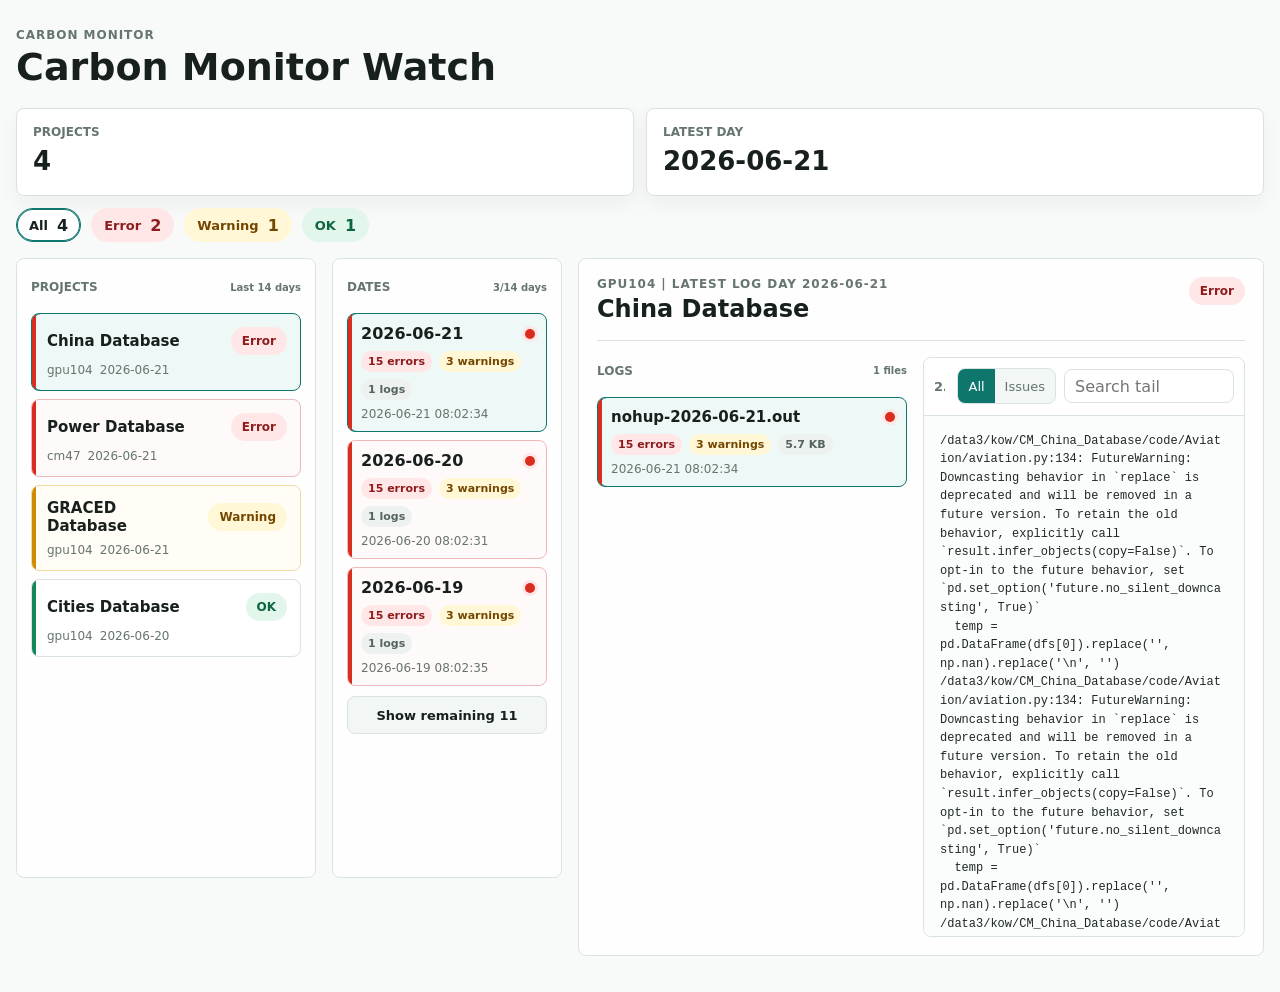
==== static/index.html @ f453881f "Initial Carbon Monitor Watch pages site" ====
<!doctype html>
<html lang="en">
  <head>
    <meta charset="utf-8" />
    <meta name="viewport" content="width=device-width, initial-scale=1" />
    <title>Carbon Monitor Watch</title>
    <link rel="stylesheet" href="styles.css" />
  </head>
  <body>
    <div class="shell">
      <header class="topbar">
        <div>
          <p class="eyebrow">Carbon Monitor</p>
          <h1>Carbon Monitor Watch</h1>
        </div>
      </header>

      <section class="metrics" aria-label="Summary">
        <div class="metric">
          <span class="metric-label">Projects</span>
          <strong id="metricProjects">-</strong>
        </div>
        <div class="metric">
          <span class="metric-label">Latest Day</span>
          <strong id="metricLatest">-</strong>
        </div>
      </section>

      <section id="statusSummary" class="status-summary" aria-label="Project status summary"></section>

      <main class="workspace">
        <aside class="project-panel">
          <div class="panel-title">
            <span>Projects</span>
            <small id="generatedAt">-</small>
          </div>
          <div id="projectList" class="project-list"></div>
        </aside>

        <section class="date-panel">
          <div class="panel-title">
            <span>Dates</span>
            <small id="dateCount">-</small>
          </div>
          <div id="dateList" class="date-list"></div>
          <div class="date-list-footer">
            <button id="showMoreDatesButton" class="show-more-button" type="button" hidden>Show more</button>
          </div>
        </section>

        <section class="log-panel">
          <div class="project-heading">
            <div>
              <p id="projectMeta" class="eyebrow">-</p>
              <h2 id="projectName">Select a project</h2>
            </div>
            <span id="projectStatus" class="status-pill status-unknown">Unknown</span>
          </div>

          <div class="log-layout">
            <div class="log-list-wrap">
              <div class="panel-title">
                <span>Logs</span>
                <small id="logCount">-</small>
              </div>
              <div id="logList" class="log-list"></div>
            </div>

            <div class="viewer">
              <div class="viewer-toolbar">
                <div id="selectedLogName" class="selected-log">No log selected</div>
                <div class="viewer-controls">
                  <div class="segmented" aria-label="Line filter">
                    <button id="allLinesButton" class="active" type="button">All</button>
                    <button id="issueLinesButton" type="button">Issues</button>
                  </div>
                  <input id="searchInput" type="search" placeholder="Search tail" />
                </div>
              </div>
              <pre id="logContent" class="log-content">Loading...</pre>
            </div>
          </div>
        </section>
      </main>
    </div>

    <script src="app.js"></script>
  </body>
</html>
---- static/styles.css ----
:root {
  color-scheme: light;
  --bg: #f7faf9;
  --surface: #ffffff;
  --surface-soft: #f2f6f5;
  --line: #d9e3df;
  --ink: #17201c;
  --muted: #66756f;
  --teal: #0f766e;
  --blue: #2b6c8a;
  --status-ok: #15855a;
  --status-ok-bg: #e3f6ec;
  --status-ok-fg: #0d6542;
  --status-warning: #d18b00;
  --status-warning-bg: #fff7d6;
  --status-warning-fg: #744700;
  --status-error: #d92d20;
  --status-error-bg: #ffe7e7;
  --status-error-fg: #8f1d1d;
  --status-stale: #2b6c8a;
  --status-stale-bg: #e6f1f6;
  --status-stale-fg: #225570;
  --status-muted-bg: #edf1ef;
  --status-muted-fg: #56645e;
  --shadow: 0 8px 20px rgba(24, 39, 32, 0.05);
}

* {
  box-sizing: border-box;
}

body {
  margin: 0;
  min-width: 320px;
  background: var(--bg);
  color: var(--ink);
  font-family: Inter, ui-sans-serif, system-ui, -apple-system, BlinkMacSystemFont, "Segoe UI", sans-serif;
  letter-spacing: 0;
}

button,
input {
  font: inherit;
}

button {
  cursor: pointer;
}

.shell {
  width: min(1480px, calc(100vw - 32px));
  margin: 0 auto;
  padding: 28px 0 36px;
}

.topbar {
  display: flex;
  align-items: center;
  justify-content: space-between;
  gap: 20px;
  margin-bottom: 20px;
}

.eyebrow {
  margin: 0 0 5px;
  color: var(--muted);
  font-size: 12px;
  font-weight: 700;
  letter-spacing: 0.08em;
  text-transform: uppercase;
}

h1,
h2 {
  margin: 0;
  letter-spacing: 0;
}

h1 {
  font-size: clamp(26px, 3vw, 38px);
  line-height: 1.08;
}

h2 {
  font-size: 24px;
  line-height: 1.15;
}

.actions {
  display: flex;
  gap: 10px;
  flex-wrap: wrap;
  justify-content: flex-end;
}

.primary-button,
.ghost-button {
  min-height: 40px;
  border-radius: 8px;
  padding: 0 16px;
  border: 1px solid var(--line);
  background: var(--surface);
  color: var(--ink);
}

.primary-button {
  border-color: var(--teal);
  background: var(--teal);
  color: #fff;
}

.primary-button:hover,
.ghost-button:hover,
.primary-button:focus-visible,
.ghost-button:focus-visible,
.show-more-button:focus-visible,
.segmented button:focus-visible,
input[type="search"]:focus-visible {
  outline: 3px solid rgba(15, 118, 110, 0.18);
  outline-offset: 2px;
}

.metrics {
  display: grid;
  grid-template-columns: repeat(2, minmax(0, 1fr));
  gap: 12px;
  margin-bottom: 16px;
}

.status-summary {
  display: flex;
  flex-wrap: wrap;
  gap: 10px;
  margin: -4px 0 16px;
}

.status-chip {
  display: inline-flex;
  min-height: 34px;
  align-items: center;
  gap: 9px;
  border: 1px solid transparent;
  border-radius: 999px;
  padding: 0 12px;
  font-size: 13px;
  font-weight: 800;
  background: var(--surface);
  color: var(--ink);
  transition: border-color 140ms ease, box-shadow 140ms ease, transform 140ms ease;
}

.status-chip:hover {
  transform: translateY(-1px);
}

.status-chip:focus-visible {
  outline: 3px solid rgba(15, 118, 110, 0.18);
  outline-offset: 2px;
}

.status-chip.active {
  border-color: var(--teal);
  box-shadow: inset 0 0 0 1px var(--teal);
}

.status-all {
  border-color: var(--line);
  background: var(--surface);
  color: var(--ink);
}

.status-chip strong {
  font-size: 16px;
}

.metric {
  min-height: 88px;
  padding: 16px;
  border: 1px solid var(--line);
  border-radius: 8px;
  background: var(--surface);
  box-shadow: var(--shadow);
}

.metric-label {
  display: block;
  color: var(--muted);
  font-size: 12px;
  font-weight: 700;
  text-transform: uppercase;
}

.metric strong {
  display: block;
  margin-top: 8px;
  font-size: 26px;
  line-height: 1.1;
  white-space: nowrap;
}

.workspace {
  display: grid;
  grid-template-columns: minmax(250px, 300px) minmax(190px, 230px) minmax(0, 1fr);
  gap: 16px;
  align-items: start;
}

.project-panel,
.date-panel,
.log-panel {
  min-height: 620px;
  border: 1px solid var(--line);
  border-radius: 8px;
  background: rgba(255, 255, 255, 0.86);
}

.project-panel,
.date-panel {
  padding: 14px;
}

.log-panel {
  padding: 18px;
}

.panel-title {
  display: flex;
  min-height: 28px;
  align-items: center;
  justify-content: space-between;
  gap: 10px;
  color: var(--muted);
  font-size: 12px;
  font-weight: 800;
  text-transform: uppercase;
}

.panel-title small {
  color: var(--muted);
  font-weight: 650;
  text-transform: none;
}

.project-list,
.date-list,
.log-list {
  display: grid;
  gap: 8px;
  margin-top: 12px;
}

.date-list-footer {
  margin-top: 10px;
}

.show-more-button {
  width: 100%;
  min-height: 38px;
  border: 1px solid var(--line);
  border-radius: 8px;
  background: var(--surface-soft);
  color: var(--ink);
  font-size: 13px;
  font-weight: 750;
}

.show-more-button:hover {
  border-color: var(--teal);
}

.show-more-button:disabled {
  cursor: wait;
  opacity: 0.68;
}

.project-card,
.date-item,
.log-item {
  position: relative;
  width: 100%;
  border: 1px solid var(--line);
  border-radius: 8px;
  background: var(--surface);
  color: var(--ink);
  text-align: left;
  overflow: hidden;
  transition: border-color 140ms ease, background 140ms ease, transform 140ms ease;
}

.project-card::before,
.date-item::before,
.log-item::before {
  position: absolute;
  inset: 0 auto 0 0;
  width: 4px;
  content: "";
  background: #9aa7a1;
}

.project-card:hover,
.date-item:hover,
.log-item:hover {
  border-color: #b9c9c3;
  transform: translateY(-1px);
}

.project-card:focus-visible,
.date-item:focus-visible,
.log-item:focus-visible {
  outline: 3px solid rgba(15, 118, 110, 0.2);
  outline-offset: 2px;
}

.project-card {
  padding: 13px 13px 13px 15px;
}

.tone-ok::before {
  background: var(--status-ok);
}

.tone-warning::before {
  background: var(--status-warning);
}

.tone-error::before {
  background: var(--status-error);
}

.tone-stale::before {
  background: var(--status-stale);
}

.tone-unknown::before,
.tone-empty::before {
  background: #8a9791;
}

.project-card.tone-error,
.date-item.tone-error,
.log-item.tone-error {
  border-color: #f0b8b8;
  background: #fffafa;
}

.project-card.tone-warning,
.date-item.tone-warning,
.log-item.tone-warning {
  border-color: #efdca5;
  background: #fffdf5;
}

.project-card.active,
.date-item.active,
.log-item.active {
  border-color: var(--teal);
  background: #eef8f6;
  box-shadow: inset 2px 0 0 var(--teal);
}

.project-card-top,
.log-item-top {
  display: flex;
  align-items: center;
  justify-content: space-between;
  gap: 10px;
}

.project-card strong,
.log-item strong {
  min-width: 0;
  overflow-wrap: anywhere;
  font-size: 15px;
}

.project-card-meta,
.log-meta,
.date-meta {
  display: flex;
  flex-wrap: wrap;
  gap: 7px;
  margin-top: 8px;
  color: var(--muted);
  font-size: 12px;
}

.date-item,
.log-item {
  padding: 10px 11px 10px 13px;
}

.date-main {
  display: flex;
  align-items: center;
  justify-content: space-between;
  gap: 8px;
  font-weight: 750;
}

.status-dot {
  width: 10px;
  height: 10px;
  flex: 0 0 10px;
  border-radius: 999px;
  background: var(--muted);
}

.dot-warning {
  border-radius: 3px;
}

.dot-error {
  box-shadow: 0 0 0 3px var(--status-error-bg);
}

.status-pill {
  display: inline-flex;
  min-height: 28px;
  align-items: center;
  border-radius: 999px;
  padding: 0 11px;
  font-size: 12px;
  font-weight: 800;
}

.issue-chip {
  display: inline-flex;
  min-height: 21px;
  align-items: center;
  border-radius: 999px;
  padding: 0 7px;
  font-size: 11px;
  font-weight: 800;
}

.issue-error {
  background: var(--status-error-bg);
  color: var(--status-error-fg);
}

.issue-warning {
  background: var(--status-warning-bg);
  color: var(--status-warning-fg);
}

.issue-muted {
  background: var(--status-muted-bg);
  color: var(--status-muted-fg);
}

.status-ok,
.dot-ok {
  background: var(--status-ok-bg);
  color: var(--status-ok-fg);
}

.dot-ok {
  background: var(--status-ok);
}

.status-warning,
.dot-warning {
  background: var(--status-warning-bg);
  color: var(--status-warning-fg);
}

.dot-warning {
  background: var(--status-warning);
}

.status-error,
.dot-error {
  background: var(--status-error-bg);
  color: var(--status-error-fg);
}

.dot-error {
  background: var(--status-error);
}

.status-stale,
.dot-stale {
  background: var(--status-stale-bg);
  color: var(--status-stale-fg);
}

.dot-stale {
  background: var(--status-stale);
}

.status-unknown,
.status-empty,
.dot-unknown,
.dot-empty {
  background: var(--status-muted-bg);
  color: var(--status-muted-fg);
}

.dot-unknown,
.dot-empty {
  background: #89958d;
}

.project-heading {
  display: flex;
  min-height: 58px;
  align-items: flex-start;
  justify-content: space-between;
  gap: 18px;
  padding-bottom: 16px;
  border-bottom: 1px solid var(--line);
}

.log-layout {
  display: grid;
  grid-template-columns: minmax(230px, 310px) minmax(0, 1fr);
  gap: 16px;
  margin-top: 16px;
}

.log-list-wrap {
  min-width: 0;
}

.viewer {
  min-width: 0;
  border: 1px solid var(--line);
  border-radius: 8px;
  background: #ffffff;
  overflow: hidden;
}

.viewer-toolbar {
  display: flex;
  min-height: 58px;
  align-items: center;
  justify-content: space-between;
  gap: 12px;
  padding: 10px;
  border-bottom: 1px solid var(--line);
  background: var(--surface);
}

.selected-log {
  min-width: 0;
  overflow: hidden;
  color: var(--muted);
  font-size: 13px;
  font-weight: 750;
  text-overflow: ellipsis;
  white-space: nowrap;
}

.viewer-controls {
  display: flex;
  align-items: center;
  gap: 8px;
}

.segmented {
  display: inline-flex;
  border: 1px solid var(--line);
  border-radius: 8px;
  background: var(--surface-soft);
  overflow: hidden;
}

.segmented button {
  min-height: 34px;
  border: 0;
  padding: 0 10px;
  background: transparent;
  color: var(--muted);
  font-size: 13px;
}

.segmented button.active {
  background: var(--teal);
  color: #fff;
}

input[type="search"] {
  width: 170px;
  min-height: 34px;
  border: 1px solid var(--line);
  border-radius: 8px;
  padding: 0 10px;
  background: #fff;
  color: var(--ink);
}

.log-content {
  height: 520px;
  margin: 0;
  padding: 16px;
  overflow: auto;
  background: #fbfdfc;
  color: #1f2924;
  font-family: ui-monospace, SFMono-Regular, Menlo, Consolas, "Liberation Mono", monospace;
  font-size: 12px;
  line-height: 1.55;
  white-space: pre-wrap;
  overflow-wrap: anywhere;
}

.empty-state {
  color: var(--muted);
  font-size: 13px;
}

@media (max-width: 1150px) {
  .workspace {
    grid-template-columns: minmax(220px, 280px) minmax(0, 1fr);
  }

  .date-panel {
    min-height: auto;
  }

  .log-panel {
    grid-column: 1 / -1;
  }
}

@media (max-width: 760px) {
  .shell {
    width: min(100% - 20px, 1480px);
    padding-top: 18px;
  }

  .topbar,
  .project-heading,
  .viewer-toolbar {
    align-items: stretch;
    flex-direction: column;
  }

  .project-heading .status-pill {
    align-self: flex-start;
  }

  .metrics,
  .workspace,
  .log-layout {
    grid-template-columns: 1fr;
  }

  .project-panel,
  .date-panel,
  .log-panel {
    min-height: auto;
  }

  .metric strong {
    white-space: normal;
  }

  .viewer-controls {
    align-items: stretch;
    flex-direction: column;
  }

  input[type="search"] {
    width: 100%;
  }

  .log-content {
    height: 420px;
  }
}
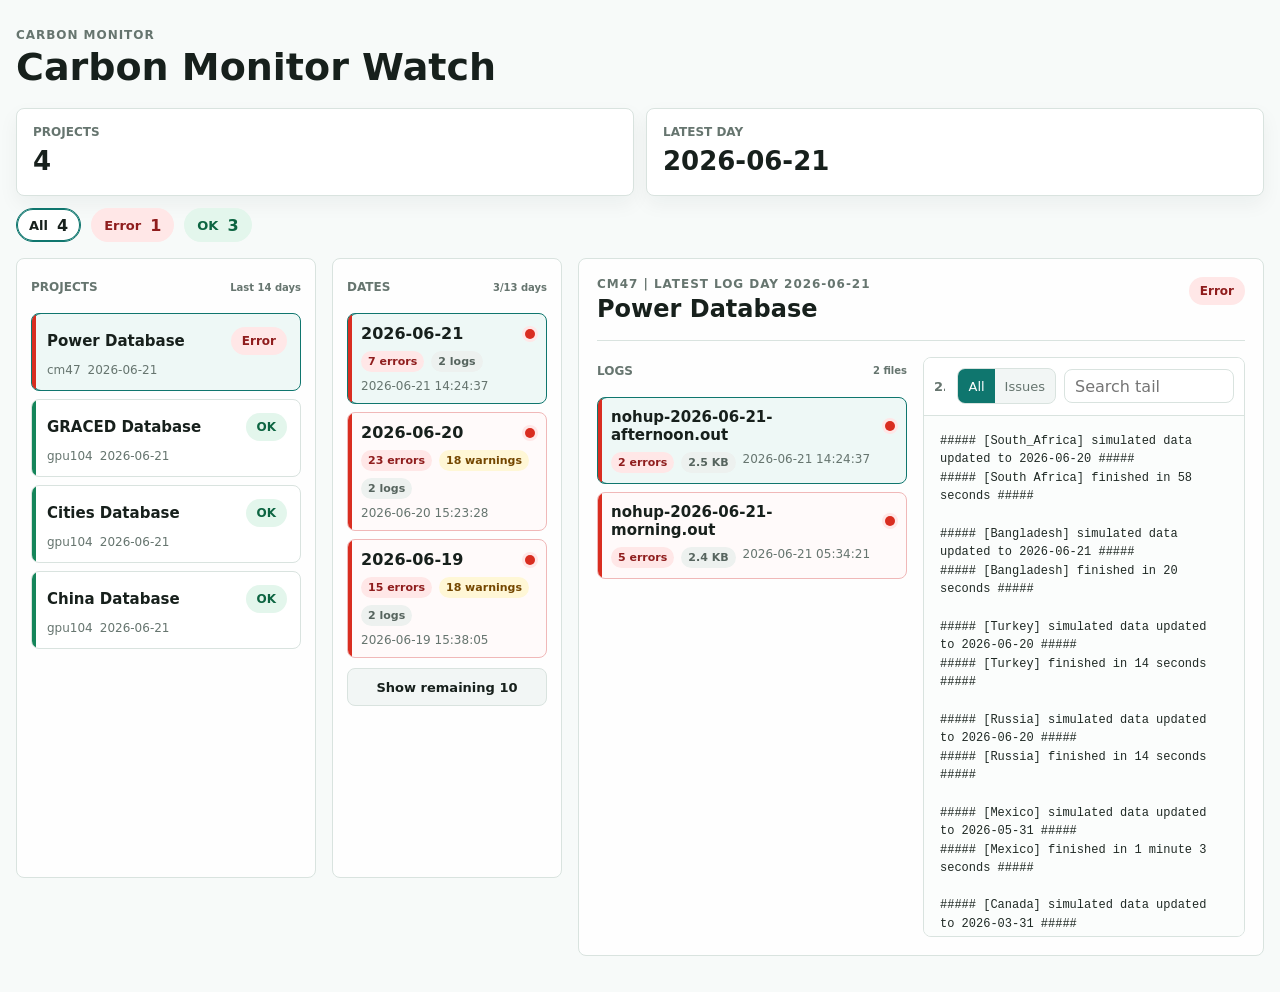
==== commit 30b16b71: "Support markdown logs" ====
--- a/static/index.html
+++ b/static/index.html
@@ -77,7 +77,7 @@
                   <input id="searchInput" type="search" placeholder="Search tail" />
                 </div>
               </div>
-              <pre id="logContent" class="log-content">Loading...</pre>
+              <div id="logContent" class="log-content">Loading...</div>
             </div>
           </div>
         </section>
--- a/static/styles.css
+++ b/static/styles.css
@@ -603,6 +603,57 @@
   overflow-wrap: anywhere;
 }
 
+.log-content.markdown-content {
+  white-space: normal;
+}
+
+.log-content.markdown-content h3,
+.log-content.markdown-content h4,
+.log-content.markdown-content p,
+.log-content.markdown-content ul {
+  margin: 0;
+}
+
+.log-content.markdown-content h3 {
+  margin: 18px 0 10px;
+  color: var(--ink);
+  font-family: inherit;
+  font-size: 16px;
+}
+
+.log-content.markdown-content h4 {
+  margin: 14px 0 8px;
+  color: var(--ink);
+  font-family: inherit;
+  font-size: 14px;
+}
+
+.log-content.markdown-content ul {
+  display: grid;
+  gap: 7px;
+  padding-left: 18px;
+}
+
+.log-content.markdown-content li,
+.log-content.markdown-content p {
+  font-family: inherit;
+  font-size: 13px;
+  line-height: 1.6;
+}
+
+.log-content.markdown-content code {
+  border-radius: 5px;
+  padding: 1px 5px;
+  background: var(--surface-soft);
+  color: var(--ink);
+  font-family: ui-monospace, SFMono-Regular, Menlo, Consolas, "Liberation Mono", monospace;
+  font-size: 12px;
+}
+
+.md-spacer {
+  height: 10px;
+}
+
 .empty-state {
   color: var(--muted);
   font-size: 13px;
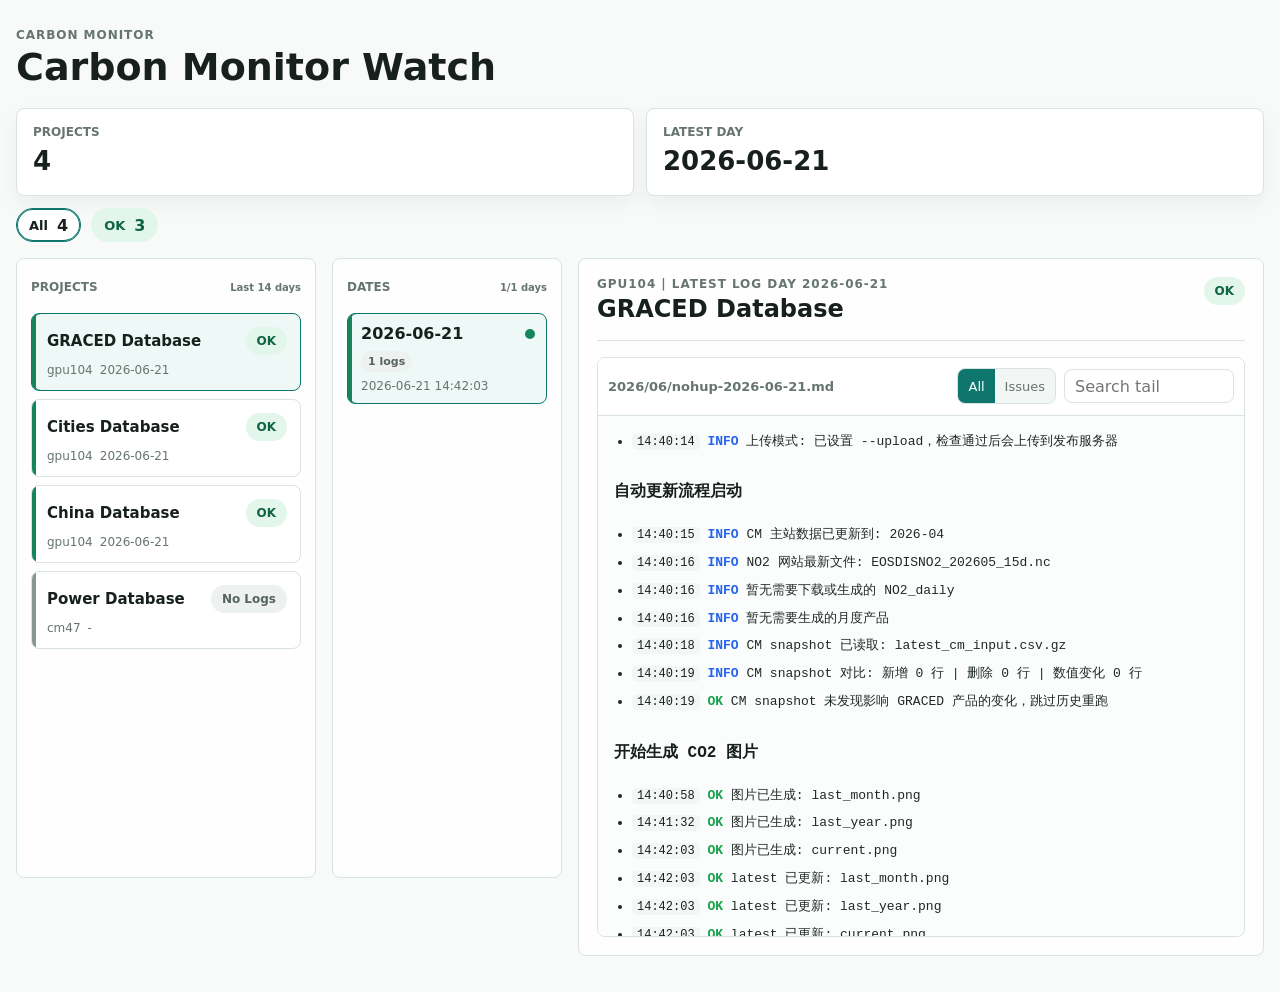
==== commit d834dc80: "Improve markdown log viewer layout" ====
--- a/static/index.html
+++ b/static/index.html
@@ -58,14 +58,6 @@
           </div>
 
           <div class="log-layout">
-            <div class="log-list-wrap">
-              <div class="panel-title">
-                <span>Logs</span>
-                <small id="logCount">-</small>
-              </div>
-              <div id="logList" class="log-list"></div>
-            </div>
-
             <div class="viewer">
               <div class="viewer-toolbar">
                 <div id="selectedLogName" class="selected-log">No log selected</div>
--- a/static/styles.css
+++ b/static/styles.css
@@ -512,14 +512,8 @@
 }
 
 .log-layout {
-  display: grid;
-  grid-template-columns: minmax(230px, 310px) minmax(0, 1fr);
-  gap: 16px;
+  display: block;
   margin-top: 16px;
-}
-
-.log-list-wrap {
-  min-width: 0;
 }
 
 .viewer {
@@ -610,7 +604,8 @@
 .log-content.markdown-content h3,
 .log-content.markdown-content h4,
 .log-content.markdown-content p,
-.log-content.markdown-content ul {
+.log-content.markdown-content ul,
+.log-content.markdown-content pre {
   margin: 0;
 }
 
@@ -632,6 +627,17 @@
   display: grid;
   gap: 7px;
   padding-left: 18px;
+}
+
+.log-content.markdown-content pre {
+  margin: 10px 0 12px;
+  border: 1px solid var(--line);
+  border-radius: 8px;
+  padding: 12px;
+  overflow-x: auto;
+  background: #f5f8f7;
+  color: #1f2924;
+  white-space: pre-wrap;
 }
 
 .log-content.markdown-content li,
@@ -650,6 +656,14 @@
   font-size: 12px;
 }
 
+.log-content.markdown-content pre code {
+  display: block;
+  padding: 0;
+  background: transparent;
+  font-size: 12px;
+  line-height: 1.6;
+}
+
 .md-spacer {
   height: 10px;
 }
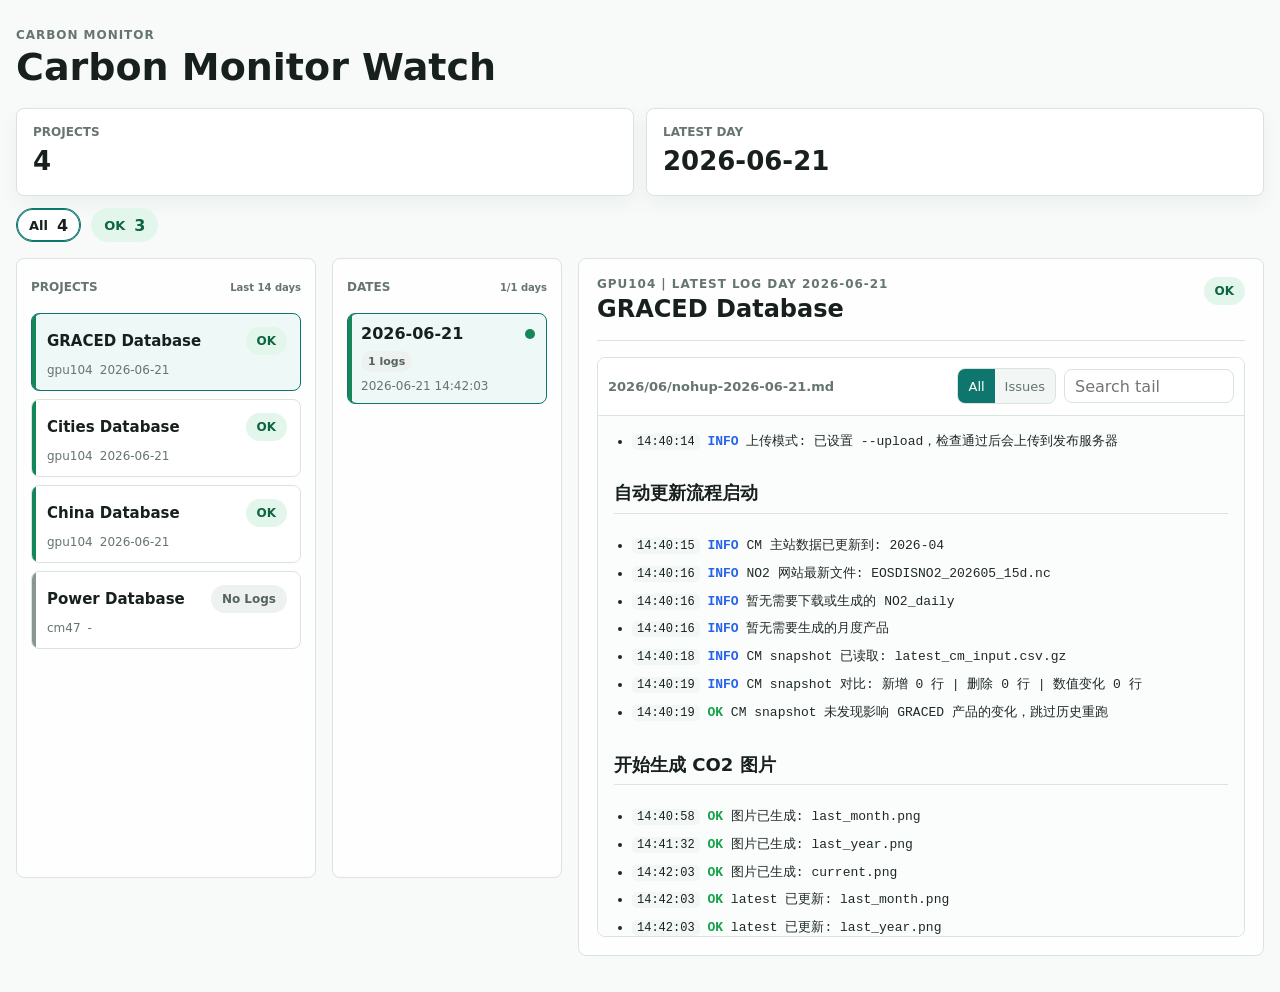
==== commit cfd30258: "Improve markdown log viewer rendering" ====
--- a/static/index.html
+++ b/static/index.html
@@ -4,7 +4,7 @@
     <meta charset="utf-8" />
     <meta name="viewport" content="width=device-width, initial-scale=1" />
     <title>Carbon Monitor Watch</title>
-    <link rel="stylesheet" href="styles.css" />
+    <link rel="stylesheet" href="styles.css?v=20260621-md-headings" />
   </head>
   <body>
     <div class="shell">
@@ -76,6 +76,6 @@
       </main>
     </div>
 
-    <script src="app.js"></script>
+    <script src="app.js?v=20260621-md-headings"></script>
   </body>
 </html>
--- a/static/styles.css
+++ b/static/styles.css
@@ -518,6 +518,7 @@
 
 .viewer {
   min-width: 0;
+  width: 100%;
   border: 1px solid var(--line);
   border-radius: 8px;
   background: #ffffff;
@@ -601,6 +602,8 @@
   white-space: normal;
 }
 
+.log-content.markdown-content h1,
+.log-content.markdown-content h2,
 .log-content.markdown-content h3,
 .log-content.markdown-content h4,
 .log-content.markdown-content p,
@@ -609,18 +612,41 @@
   margin: 0;
 }
 
+.log-content.markdown-content h1,
+.log-content.markdown-content h2 {
+  margin: 20px 0 12px;
+  border-bottom: 1px solid var(--line);
+  padding-bottom: 8px;
+  color: var(--ink);
+  font-family: Inter, ui-sans-serif, system-ui, -apple-system, BlinkMacSystemFont, "Segoe UI", sans-serif;
+  font-weight: 800;
+  line-height: 1.25;
+}
+
+.log-content.markdown-content h1 {
+  font-size: 21px;
+}
+
+.log-content.markdown-content h2 {
+  font-size: 18px;
+}
+
 .log-content.markdown-content h3 {
-  margin: 18px 0 10px;
-  color: var(--ink);
-  font-family: inherit;
-  font-size: 16px;
+  margin: 16px 0 8px;
+  color: var(--ink);
+  font-family: Inter, ui-sans-serif, system-ui, -apple-system, BlinkMacSystemFont, "Segoe UI", sans-serif;
+  font-size: 15px;
+  font-weight: 800;
+  line-height: 1.25;
 }
 
 .log-content.markdown-content h4 {
   margin: 14px 0 8px;
   color: var(--ink);
-  font-family: inherit;
+  font-family: Inter, ui-sans-serif, system-ui, -apple-system, BlinkMacSystemFont, "Segoe UI", sans-serif;
   font-size: 14px;
+  font-weight: 800;
+  line-height: 1.25;
 }
 
 .log-content.markdown-content ul {
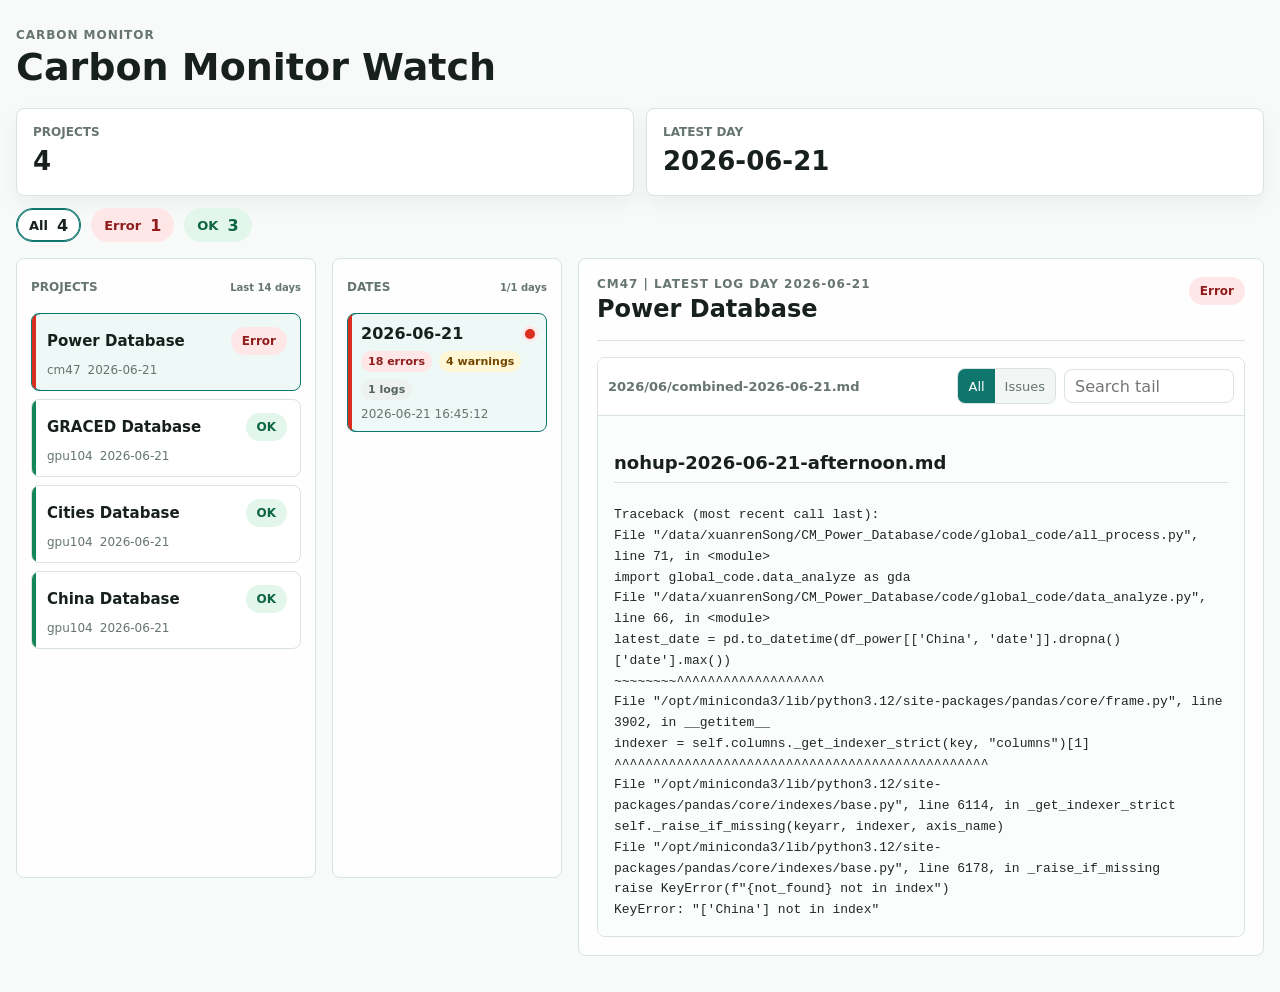
==== commit 339c6503: "Update Carbon Monitor Watch data 2026-06-21" ====
--- a/static/index.html
+++ b/static/index.html
@@ -4,7 +4,7 @@
     <meta charset="utf-8" />
     <meta name="viewport" content="width=device-width, initial-scale=1" />
     <title>Carbon Monitor Watch</title>
-    <link rel="stylesheet" href="styles.css?v=20260621-md-headings" />
+    <link rel="stylesheet" href="styles.css?v=20260621-data-cache" />
   </head>
   <body>
     <div class="shell">
@@ -76,6 +76,6 @@
       </main>
     </div>
 
-    <script src="app.js?v=20260621-md-headings"></script>
+    <script src="app.js?v=20260621-data-cache"></script>
   </body>
 </html>
